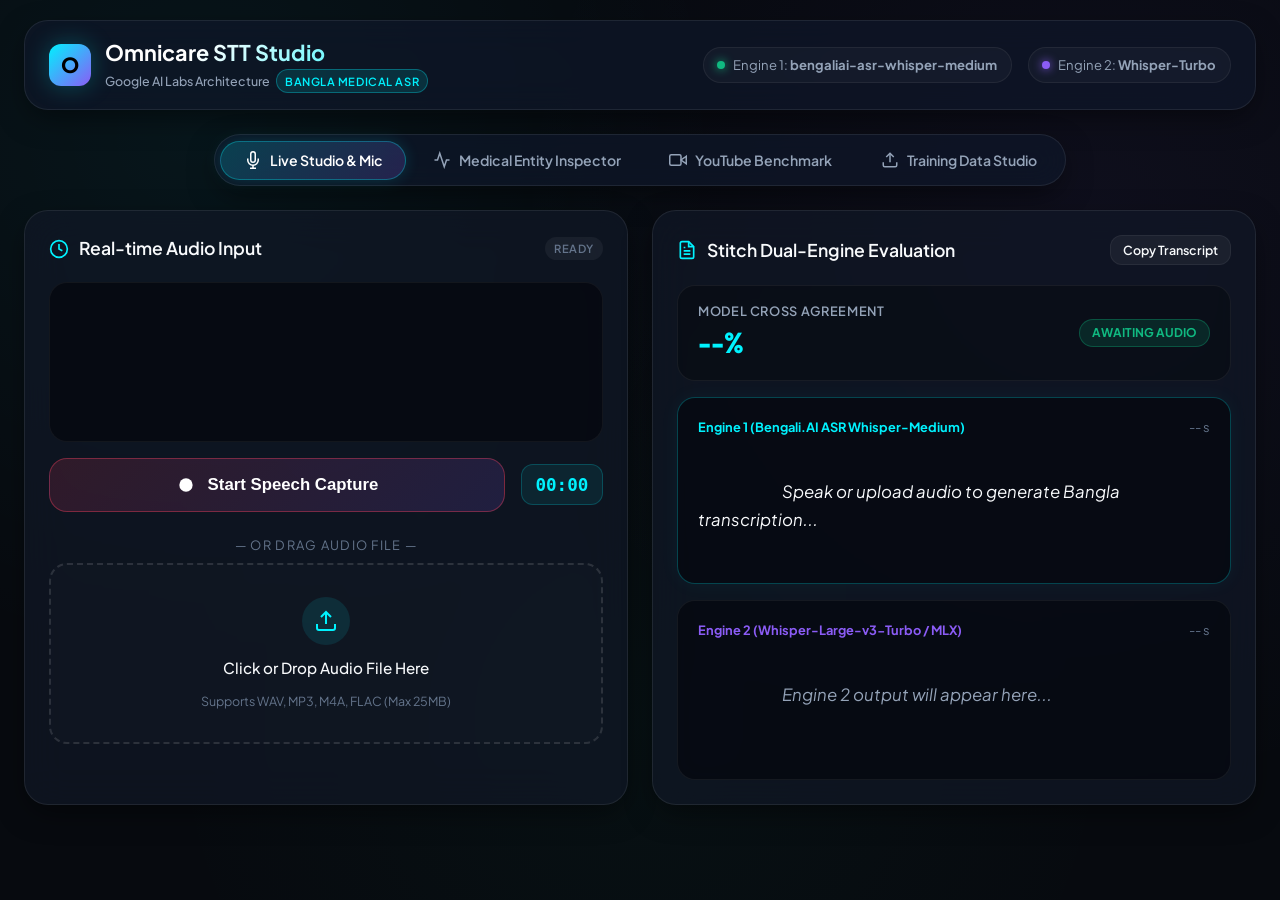
==== static/index.html @ d35cd14c "Initial commit: Omnicare Bangla STT Studio with Google AI Labs UI/UX" ====
<!DOCTYPE html>
<html lang="bn">
<head>
    <meta charset="UTF-8">
    <meta name="viewport" content="width=device-width, initial-scale=1.0">
    <title>Omnicare STT — Google AI Labs Studio</title>
    <link rel="stylesheet" href="/static/styles.css">
    <link rel="icon" href="data:image/svg+xml,<svg xmlns=%22http://www.w3.org/2000/svg%22 viewBox=%220 0 100 100%22><text y=%22.9em%22 font-size=%2290%22>🎙️</text></svg>">
</head>
<body>

<div class="app-container">

    <!-- Top Navigation Telemetry Bar (Opal Aesthetic) -->
    <header class="app-header">
        <div class="brand-section">
            <div class="brand-icon">O</div>
            <div>
                <div class="brand-title">Omnicare STT Studio</div>
                <div class="brand-subtitle">
                    Google AI Labs Architecture
                    <span class="badge-tag">Bangla Medical ASR</span>
                </div>
            </div>
        </div>

        <div class="telemetry-bar">
            <div class="telemetry-item">
                <div class="status-dot active"></div>
                <span>Engine 1: <strong>bengaliai-asr-whisper-medium</strong></span>
            </div>
            <div class="telemetry-item">
                <div class="status-dot active" style="background-color: var(--accent-purple); box-shadow: 0 0 10px var(--accent-purple);"></div>
                <span>Engine 2: <strong>Whisper-Turbo</strong></span>
            </div>
        </div>
    </header>

    <!-- Workspace Navigation Pills -->
    <nav class="nav-pills-container">
        <div class="nav-pills">
            <button class="nav-pill active" onclick="switchTab('studio')">
                <svg width="18" height="18" fill="none" stroke="currentColor" stroke-width="2" viewBox="0 0 24 24"><path d="M12 1a3 3 0 0 0-3 3v8a3 3 0 0 0 6 0V4a3 3 0 0 0-3-3z"/><path d="M19 10v2a7 7 0 0 1-14 0v-2"/><line x1="12" y1="19" x2="12" y2="23"/><line x1="8" y1="23" x2="16" y2="23"/></svg>
                Live Studio & Mic
            </button>
            <button class="nav-pill" onclick="switchTab('medical')">
                <svg width="18" height="18" fill="none" stroke="currentColor" stroke-width="2" viewBox="0 0 24 24"><path d="M22 12h-4l-3 9L9 3l-3 9H2"/></svg>
                Medical Entity Inspector
            </button>
            <button class="nav-pill" onclick="switchTab('benchmark')">
                <svg width="18" height="18" fill="none" stroke="currentColor" stroke-width="2" viewBox="0 0 24 24"><polygon points="23 7 16 12 23 17 23 7"/><rect x="1" y="5" width="15" height="14" rx="2" ry="2"/></svg>
                YouTube Benchmark
            </button>
            <button class="nav-pill" onclick="switchTab('dataset')">
                <svg width="18" height="18" fill="none" stroke="currentColor" stroke-width="2" viewBox="0 0 24 24"><path d="M21 15v4a2 2 0 0 1-2 2H5a2 2 0 0 1-2-2v-4"/><polyline points="17 8 12 3 7 8"/><line x1="12" y1="3" x2="12" y2="15"/></svg>
                Training Data Studio
            </button>
        </div>
    </nav>

    <!-- WORKSPACE 1: LIVE STUDIO -->
    <main id="tab-studio" class="workspace active">
        <div class="grid-2col">
            <!-- Left Card: Live Mic Visualizer & Audio File Drop -->
            <div class="glass-card">
                <div class="card-header">
                    <div class="card-title">
                        <svg width="20" height="20" fill="none" stroke="currentColor" stroke-width="2" viewBox="0 0 24 24"><circle cx="12" cy="12" r="10"/><polyline points="12 6 12 12 16 14"/></svg>
                        Real-time Audio Input
                    </div>
                    <span id="rec-status-tag" class="badge-tag" style="background: rgba(255,255,255,0.05); color: var(--text-muted); border-color: transparent;">READY</span>
                </div>

                <!-- Animated Audio Waveform Canvas -->
                <div class="visualizer-container">
                    <canvas id="audioCanvas"></canvas>
                </div>

                <!-- Microphone Controls -->
                <div class="mic-controls-bar">
                    <button id="record-btn" class="rec-btn-main" onclick="toggleRecording()">
                        <svg width="20" height="20" fill="currentColor" viewBox="0 0 24 24"><circle cx="12" cy="12" r="8"/></svg>
                        <span id="rec-btn-text">Start Speech Capture</span>
                    </button>
                    <div id="rec-timer" class="rec-timer">00:00</div>
                </div>

                <div style="margin: 1.5rem 0 0.5rem; text-align: center; color: var(--text-muted); font-size: 0.8rem; text-transform: uppercase; letter-spacing: 0.1em;">
                    — OR DRAG AUDIO FILE —
                </div>

                <!-- File Drag and Drop Zone -->
                <div class="dropzone" id="audio-dropzone" onclick="document.getElementById('file-input').click()">
                    <div class="dropzone-icon">
                        <svg width="24" height="24" fill="none" stroke="currentColor" stroke-width="2" viewBox="0 0 24 24"><path d="M21 15v4a2 2 0 0 1-2 2H5a2 2 0 0 1-2-2v-4"/><polyline points="17 8 12 3 7 8"/><line x1="12" y1="3" x2="12" y2="15"/></svg>
                    </div>
                    <div class="dropzone-text">Click or Drop Audio File Here</div>
                    <div class="dropzone-subtext">Supports WAV, MP3, M4A, FLAC (Max 25MB)</div>
                    <input type="file" id="file-input" accept="audio/*" style="display: none;" onchange="handleFileSelect(event)">
                </div>

                <div id="audio-preview-container" style="display: none; margin-top: 1rem;">
                    <audio id="audio-player" controls style="width: 100%; border-radius: var(--radius-md);"></audio>
                </div>
            </div>

            <!-- Right Card: Dual Engine Transcription & Agreement Telemetry -->
            <div class="glass-card">
                <div class="card-header">
                    <div class="card-title">
                        <svg width="20" height="20" fill="none" stroke="currentColor" stroke-width="2" viewBox="0 0 24 24"><path d="M14 2H6a2 2 0 0 0-2 2v16a2 2 0 0 0 2 2h12a2 2 0 0 0 2-2V8z"/><polyline points="14 2 14 8 20 8"/><line x1="16" y1="13" x2="8" y2="13"/><line x1="16" y1="17" x2="8" y2="17"/><polyline points="10 9 9 9 8 9"/></svg>
                        Stitch Dual-Engine Evaluation
                    </div>
                    <button class="btn-secondary" style="padding: 0.35rem 0.75rem; font-size: 0.78rem;" onclick="copyTranscript()">Copy Transcript</button>
                </div>

                <!-- Agreement Telemetry Meter -->
                <div class="agreement-meter-card">
                    <div class="meter-info">
                        <span class="meter-label">Model Cross Agreement</span>
                        <span class="meter-value" id="agreement-val">--%</span>
                    </div>
                    <div id="agreement-badge" class="meter-badge high">Awaiting Audio</div>
                </div>

                <div style="display: flex; flex-direction: column; gap: 1rem; margin-top: 1rem;">
                    <!-- Engine 1 Output -->
                    <div class="engine-output-box primary">
                        <div class="engine-tag">
                            <span class="engine-name">Engine 1 (Bengali.AI ASR Whisper-Medium)</span>
                            <span id="e1-time">-- s</span>
                        </div>
                        <div id="transcript-e1" class="transcript-text-area">
                            <em>Speak or upload audio to generate Bangla transcription...</em>
                        </div>
                    </div>

                    <!-- Engine 2 Output -->
                    <div class="engine-output-box">
                        <div class="engine-tag">
                            <span class="engine-name" style="color: var(--accent-purple);">Engine 2 (Whisper-Large-v3-Turbo / MLX)</span>
                            <span id="e2-time">-- s</span>
                        </div>
                        <div id="transcript-e2" class="transcript-text-area" style="color: var(--text-secondary);">
                            <em>Engine 2 output will appear here...</em>
                        </div>
                    </div>
                </div>
            </div>
        </div>
    </main>

    <!-- WORKSPACE 2: MEDICAL ENTITY INSPECTOR -->
    <main id="tab-medical" class="workspace">
        <div class="glass-card">
            <div class="card-header">
                <div class="card-title">
                    <svg width="20" height="20" fill="none" stroke="currentColor" stroke-width="2" viewBox="0 0 24 24"><path d="M22 12h-4l-3 9L9 3l-3 9H2"/></svg>
                    Medical Entity Classification & Bengali Unicode Normalization
                </div>
                <div style="display: flex; gap: 0.5rem;">
                    <span class="medical-tag symptom">Symptom</span>
                    <span class="medical-tag drug">Medication</span>
                    <span class="medical-tag dosage">Dosage</span>
                    <span class="medical-tag anatomy">Anatomy</span>
                </div>
            </div>

            <div class="grid-2col">
                <div class="engine-output-box primary">
                    <div class="engine-tag">
                        <span class="engine-name">Highlighted Clinical Transcript</span>
                    </div>
                    <div id="medical-highlight-box" class="transcript-text-area">
                        রোগীর <span class="medical-tag symptom">জ্বর</span> ও <span class="medical-tag symptom">মাথা ব্যথা</span> রয়েছে। তাঁকে <span class="medical-tag drug">প্যারাসিটামল</span> <span class="medical-tag dosage"> ৫০০ মিগ্রা</span> দিনে ২ বার খাওয়ার পরামর্শ দেয়া হলো।
                    </div>
                </div>

                <div class="engine-output-box">
                    <div class="engine-tag">
                        <span class="engine-name" style="color: var(--accent-emerald);">bnorm.py Unicode Normalized Comparison</span>
                    </div>
                    <div id="bnorm-compare-box" class="transcript-text-area" style="font-family: var(--font-mono); font-size: 0.95rem;">
                        [Original] রোগীর জ্বর ও মাথা ব্যথা রয়েছে...<br><br>
                        [Normalized] রোগীর জ্বর ও মাথাব্যথা রয়েছে...
                    </div>
                </div>
            </div>
        </div>
    </main>

    <!-- WORKSPACE 3: YOUTUBE BENCHMARK -->
    <main id="tab-benchmark" class="workspace">
        <div class="glass-card">
            <div class="card-header">
                <div class="card-title">
                    <svg width="20" height="20" fill="none" stroke="currentColor" stroke-width="2" viewBox="0 0 24 24"><polygon points="23 7 16 12 23 17 23 7"/><rect x="1" y="5" width="15" height="14" rx="2" ry="2"/></svg>
                    YouTube Speech Benchmark & WER Evaluation
                </div>
            </div>

            <div class="input-group">
                <input type="text" id="yt-url-input" class="form-input" placeholder="Paste YouTube video URL (e.g., https://www.youtube.com/watch?v=...)">
                <button class="btn-primary" onclick="runYouTubeBench()">
                    <svg width="18" height="18" fill="none" stroke="currentColor" stroke-width="2" viewBox="0 0 24 24"><polygon points="5 3 19 12 5 21 5 3"/></svg>
                    Run Speech Benchmark
                </button>
            </div>
        </div>

        <!-- History Table -->
        <div class="glass-card">
            <div class="card-header">
                <div class="card-title">Transcription Benchmark History</div>
                <button class="btn-secondary" onclick="loadBenchHistory()">Refresh History</button>
            </div>
            <div class="data-table-container">
                <table class="data-table">
                    <thead>
                        <tr>
                            <th>Video / Audio ID</th>
                            <th>Transcribed Text</th>
                            <th>Agreement</th>
                            <th>Duration</th>
                            <th>Actions</th>
                        </tr>
                    </thead>
                    <tbody id="history-table-body">
                        <tr>
                            <td colspan="5" style="text-align: center; color: var(--text-muted); padding: 2rem;">
                                Loading past benchmark entries...
                            </td>
                        </tr>
                    </tbody>
                </table>
            </div>
        </div>
    </main>

    <!-- WORKSPACE 4: DATASET CURATION STUDIO -->
    <main id="tab-dataset" class="workspace">
        <div class="glass-card">
            <div class="card-header">
                <div class="card-title">
                    <svg width="20" height="20" fill="none" stroke="currentColor" stroke-width="2" viewBox="0 0 24 24"><path d="M21 15v4a2 2 0 0 1-2 2H5a2 2 0 0 1-2-2v-4"/><polyline points="17 8 12 3 7 8"/><line x1="12" y1="3" x2="12" y2="15"/></svg>
                    Bangla Dataset Collection Studio (Kaggle Fine-Tuning Pipeline)
                </div>
                <a href="/training/export" target="_blank" class="btn-primary" style="text-decoration: none;">
                    Export Kaggle Manifest CSV
                </a>
            </div>

            <div class="input-group" style="margin-bottom: 1.5rem;">
                <input type="text" id="training-yt-url" class="form-input" placeholder="Enter YouTube URL for automatic caption chunking and speech dataset extraction...">
                <button class="btn-primary" onclick="chunkYouTubeForTraining()">
                    Chunk & Extract Pairs
                </button>
            </div>

            <div id="candidate-pairs-container" style="display: none; margin-bottom: 2rem;">
                <div class="card-header">
                    <div class="card-title" style="color: var(--accent-cyan);">
                        Extracted Candidate Speech Pairs (Review & Accept)
                    </div>
                    <span id="candidate-count-tag" class="badge-tag">0 PAIRS</span>
                </div>
                <div class="data-table-container" style="margin-bottom: 1.5rem;">
                    <table class="data-table">
                        <thead>
                            <tr>
                                <th>Chunk ID</th>
                                <th>Audio Clip</th>
                                <th>STT Text (Engine 1 vs Engine 2)</th>
                                <th>Verified Label (Editable)</th>
                                <th>Action</th>
                            </tr>
                        </thead>
                        <tbody id="candidate-table-body"></tbody>
                    </table>
                </div>
            </div>

            <!-- Manifest Data Table -->
            <div class="card-header" style="margin-top: 1rem;">
                <div class="card-title">Accepted Training Dataset Manifest</div>
            </div>
            <div class="data-table-container">
                <table class="data-table">
                    <thead>
                        <tr>
                            <th>Chunk ID</th>
                            <th>Audio Stream</th>
                            <th>Reference / Final Text</th>
                            <th>Actions</th>
                        </tr>
                    </thead>
                    <tbody id="manifest-table-body">
                        <tr>
                            <td colspan="4" style="text-align: center; color: var(--text-muted); padding: 2rem;">
                                Loading training dataset manifest...
                            </td>
                        </tr>
                    </tbody>
                </table>
            </div>
        </div>
    </main>

</div>

<script src="/static/app.js"></script>
</body>
</html>
---- static/styles.css ----
/* ==========================================================================
   Google AI Labs (Opal, Stitch, Pomeli) Design System & Aesthetics
   Omnicare STT — Bangla Speech-to-Text Studio
   ========================================================================== */

@import url('https://fonts.googleapis.com/css2?family=Outfit:wght@300;400;500;600;700&family=Plus+Jakarta+Sans:wght@400;500;600;700&display=swap');

:root {
  /* Color Palette — Deep Obsidian & Glowing Neons */
  --bg-primary: #070A0F;
  --bg-secondary: #0D121D;
  --bg-card: rgba(18, 26, 41, 0.65);
  --bg-card-hover: rgba(26, 37, 59, 0.8);
  --bg-glass: rgba(15, 23, 42, 0.7);
  --bg-glass-border: rgba(255, 255, 255, 0.08);

  --accent-cyan: #00F2FE;
  --accent-blue: #4FACFE;
  --accent-emerald: #10B981;
  --accent-emerald-glow: rgba(16, 185, 129, 0.35);
  --accent-purple: #8B5CF6;
  --accent-purple-glow: rgba(139, 92, 246, 0.35);
  --accent-rose: #F43F5E;
  --accent-rose-glow: rgba(244, 63, 94, 0.4);
  --accent-amber: #F59E0B;

  --text-primary: #F8FAFC;
  --text-secondary: #94A3B8;
  --text-muted: #64748B;

  --border-subtle: rgba(255, 255, 255, 0.06);
  --border-active: rgba(0, 242, 254, 0.3);

  --font-heading: 'Outfit', -apple-system, sans-serif;
  --font-body: 'Plus Jakarta Sans', -apple-system, sans-serif;
  --font-mono: 'JetBrains Mono', 'Fira Code', monospace;

  --radius-sm: 8px;
  --radius-md: 12px;
  --radius-lg: 18px;
  --radius-xl: 24px;
  --radius-full: 9999px;

  --shadow-glow-cyan: 0 0 25px rgba(0, 242, 254, 0.25);
  --shadow-glow-emerald: 0 0 25px rgba(16, 185, 129, 0.25);
  --shadow-glow-purple: 0 0 25px rgba(139, 92, 246, 0.25);
  --shadow-card: 0 10px 30px -5px rgba(0, 0, 0, 0.5);

  --transition-fast: 0.15s cubic-bezier(0.4, 0, 0.2, 1);
  --transition-normal: 0.25s cubic-bezier(0.4, 0, 0.2, 1);
}

/* --- Base & Reset --- */
* {
  box-sizing: border-box;
  margin: 0;
  padding: 0;
}

body {
  font-family: var(--font-body);
  background-color: var(--bg-primary);
  color: var(--text-primary);
  min-height: 100vh;
  overflow-x: hidden;
  line-height: 1.5;
  background-image: 
    radial-gradient(circle at 15% 15%, rgba(0, 242, 254, 0.05) 0%, transparent 40%),
    radial-gradient(circle at 85% 25%, rgba(139, 92, 246, 0.06) 0%, transparent 45%),
    radial-gradient(circle at 50% 80%, rgba(16, 185, 129, 0.04) 0%, transparent 50%);
  background-attachment: fixed;
}

/* --- Typography --- */
h1, h2, h3, h4, h5, h6 {
  font-family: var(--font-heading);
  font-weight: 600;
  letter-spacing: -0.02em;
}

/* --- Layout Structure --- */
.app-container {
  display: flex;
  flex-direction: column;
  min-height: 100vh;
  max-width: 1440px;
  margin: 0 auto;
  padding: 1.25rem 1.5rem;
  gap: 1.5rem;
}

/* --- Header & Telemetry Bar --- */
.app-header {
  display: flex;
  justify-content: space-between;
  align-items: center;
  padding: 1rem 1.5rem;
  background: var(--bg-glass);
  backdrop-filter: blur(16px);
  -webkit-backdrop-filter: blur(16px);
  border: 1px solid var(--bg-glass-border);
  border-radius: var(--radius-xl);
  box-shadow: var(--shadow-card);
}

.brand-section {
  display: flex;
  align-items: center;
  gap: 0.85rem;
}

.brand-icon {
  width: 42px;
  height: 42px;
  background: linear-gradient(135deg, var(--accent-cyan), var(--accent-purple));
  border-radius: var(--radius-md);
  display: flex;
  align-items: center;
  justify-content: center;
  color: #000;
  font-weight: 800;
  font-size: 1.3rem;
  box-shadow: var(--shadow-glow-cyan);
}

.brand-title {
  font-size: 1.35rem;
  font-weight: 700;
  background: linear-gradient(135deg, #FFF 30%, var(--accent-cyan));
  -webkit-background-clip: text;
  -webkit-text-fill-color: transparent;
}

.brand-subtitle {
  font-size: 0.78rem;
  color: var(--text-secondary);
  font-weight: 500;
  display: flex;
  align-items: center;
  gap: 0.4rem;
}

.badge-tag {
  background: rgba(0, 242, 254, 0.12);
  color: var(--accent-cyan);
  border: 1px solid rgba(0, 242, 254, 0.3);
  padding: 0.15rem 0.5rem;
  border-radius: var(--radius-full);
  font-size: 0.7rem;
  font-weight: 600;
  letter-spacing: 0.05em;
  text-transform: uppercase;
}

/* Top Telemetry Pills */
.telemetry-bar {
  display: flex;
  align-items: center;
  gap: 1rem;
}

.telemetry-item {
  display: flex;
  align-items: center;
  gap: 0.5rem;
  background: rgba(255, 255, 255, 0.03);
  border: 1px solid var(--border-subtle);
  padding: 0.45rem 0.85rem;
  border-radius: var(--radius-full);
  font-size: 0.82rem;
  color: var(--text-secondary);
}

.status-dot {
  width: 8px;
  height: 8px;
  border-radius: 50%;
  background-color: var(--accent-emerald);
  box-shadow: 0 0 10px var(--accent-emerald);
}

.status-dot.active {
  animation: pulse-dot 2s infinite;
}

@keyframes pulse-dot {
  0%, 100% { opacity: 1; transform: scale(1); }
  50% { opacity: 0.5; transform: scale(1.2); }
}

/* --- Workspace Navigation Tabs (Pill style) --- */
.nav-pills-container {
  display: flex;
  justify-content: center;
}

.nav-pills {
  display: flex;
  background: var(--bg-glass);
  backdrop-filter: blur(16px);
  border: 1px solid var(--bg-glass-border);
  padding: 0.35rem;
  border-radius: var(--radius-full);
  gap: 0.25rem;
  box-shadow: var(--shadow-card);
}

.nav-pill {
  padding: 0.6rem 1.4rem;
  border: none;
  background: transparent;
  color: var(--text-secondary);
  font-family: var(--font-body);
  font-weight: 600;
  font-size: 0.88rem;
  border-radius: var(--radius-full);
  cursor: pointer;
  transition: var(--transition-fast);
  display: flex;
  align-items: center;
  gap: 0.5rem;
}

.nav-pill:hover {
  color: var(--text-primary);
  background: rgba(255, 255, 255, 0.04);
}

.nav-pill.active {
  background: linear-gradient(135deg, rgba(0, 242, 254, 0.2), rgba(139, 92, 246, 0.2));
  border: 1px solid var(--border-active);
  color: #FFF;
  box-shadow: 0 0 15px rgba(0, 242, 254, 0.15);
}

/* --- Main Content Workspaces --- */
.workspace {
  display: none;
  flex-direction: column;
  gap: 1.5rem;
  animation: fadeIn 0.3s cubic-bezier(0.4, 0, 0.2, 1);
}

.workspace.active {
  display: flex;
}

@keyframes fadeIn {
  from { opacity: 0; transform: translateY(8px); }
  to { opacity: 1; transform: translateY(0); }
}

/* --- Opal Glass Cards & Grids --- */
.grid-2col {
  display: grid;
  grid-template-columns: 1fr 1fr;
  gap: 1.5rem;
}

.grid-3col {
  display: grid;
  grid-template-columns: repeat(3, 1fr);
  gap: 1.25rem;
}

.glass-card {
  background: var(--bg-card);
  backdrop-filter: blur(20px);
  -webkit-backdrop-filter: blur(20px);
  border: 1px solid var(--bg-glass-border);
  border-radius: var(--radius-xl);
  padding: 1.5rem;
  box-shadow: var(--shadow-card);
  transition: var(--transition-normal);
  position: relative;
  overflow: hidden;
}

.glass-card:hover {
  border-color: rgba(255, 255, 255, 0.12);
}

.card-header {
  display: flex;
  justify-content: space-between;
  align-items: center;
  margin-bottom: 1.25rem;
}

.card-title {
  font-size: 1.1rem;
  font-weight: 600;
  display: flex;
  align-items: center;
  gap: 0.6rem;
  color: var(--text-primary);
}

.card-title svg {
  color: var(--accent-cyan);
}

/* --- Audio Studio & Live Visualizer --- */
.visualizer-container {
  position: relative;
  width: 100%;
  height: 160px;
  background: rgba(5, 8, 15, 0.8);
  border-radius: var(--radius-lg);
  border: 1px solid rgba(255, 255, 255, 0.05);
  overflow: hidden;
  display: flex;
  align-items: center;
  justify-content: center;
}

canvas#audioCanvas {
  width: 100%;
  height: 100%;
  display: block;
}

.mic-controls-bar {
  display: flex;
  align-items: center;
  justify-content: space-between;
  gap: 1rem;
  margin-top: 1rem;
}

.rec-btn-main {
  flex: 1;
  padding: 1rem 1.5rem;
  font-size: 1.05rem;
  font-weight: 700;
  border-radius: var(--radius-lg);
  border: 1px solid rgba(244, 63, 94, 0.4);
  background: linear-gradient(135deg, rgba(244, 63, 94, 0.15), rgba(139, 92, 246, 0.15));
  color: #FFF;
  cursor: pointer;
  display: flex;
  align-items: center;
  justify-content: center;
  gap: 0.75rem;
  transition: var(--transition-normal);
}

.rec-btn-main:hover:not(:disabled) {
  background: linear-gradient(135deg, rgba(244, 63, 94, 0.3), rgba(139, 92, 246, 0.3));
  box-shadow: var(--shadow-glow-purple);
  transform: translateY(-1px);
}

.rec-btn-main.recording {
  background: linear-gradient(135deg, var(--accent-rose), #BE123C);
  border-color: var(--accent-rose);
  animation: pulse-recording 1.5s infinite;
  box-shadow: var(--shadow-glow-cyan);
}

@keyframes pulse-recording {
  0%, 100% { box-shadow: 0 0 0 0 rgba(244, 63, 94, 0.6); }
  50% { box-shadow: 0 0 0 16px rgba(244, 63, 94, 0); }
}

.rec-timer {
  font-family: var(--font-mono);
  font-size: 1.1rem;
  font-weight: 700;
  color: var(--accent-cyan);
  background: rgba(0, 242, 254, 0.08);
  padding: 0.4rem 0.85rem;
  border-radius: var(--radius-md);
  border: 1px solid rgba(0, 242, 254, 0.2);
}

/* --- Drag & Drop Audio Upload Box --- */
.dropzone {
  border: 2px dashed rgba(255, 255, 255, 0.12);
  border-radius: var(--radius-lg);
  padding: 2rem 1.5rem;
  text-align: center;
  background: rgba(255, 255, 255, 0.01);
  cursor: pointer;
  transition: var(--transition-normal);
  display: flex;
  flex-direction: column;
  align-items: center;
  gap: 0.75rem;
}

.dropzone:hover, .dropzone.dragover {
  border-color: var(--accent-cyan);
  background: rgba(0, 242, 254, 0.04);
  box-shadow: var(--shadow-glow-cyan);
}

.dropzone-icon {
  width: 48px;
  height: 48px;
  border-radius: 50%;
  background: rgba(0, 242, 254, 0.1);
  color: var(--accent-cyan);
  display: flex;
  align-items: center;
  justify-content: center;
}

.dropzone-text {
  font-size: 0.95rem;
  color: var(--text-primary);
  font-weight: 500;
}

.dropzone-subtext {
  font-size: 0.78rem;
  color: var(--text-muted);
}

/* --- Stitch Model Agreement Meter --- */
.agreement-meter-card {
  display: flex;
  align-items: center;
  justify-content: space-between;
  background: rgba(0, 0, 0, 0.3);
  border: 1px solid var(--border-subtle);
  border-radius: var(--radius-lg);
  padding: 1rem 1.25rem;
}

.meter-info {
  display: flex;
  flex-direction: column;
}

.meter-label {
  font-size: 0.8rem;
  color: var(--text-secondary);
  text-transform: uppercase;
  letter-spacing: 0.05em;
  font-weight: 600;
}

.meter-value {
  font-size: 1.8rem;
  font-weight: 700;
  font-family: var(--font-heading);
  color: var(--accent-cyan);
}

.meter-badge {
  padding: 0.25rem 0.75rem;
  border-radius: var(--radius-full);
  font-size: 0.75rem;
  font-weight: 700;
  text-transform: uppercase;
}

.meter-badge.high { background: rgba(16, 185, 129, 0.15); color: var(--accent-emerald); border: 1px solid rgba(16, 185, 129, 0.3); }
.meter-badge.medium { background: rgba(245, 158, 11, 0.15); color: var(--accent-amber); border: 1px solid rgba(245, 158, 11, 0.3); }
.meter-badge.low { background: rgba(244, 63, 94, 0.15); color: var(--accent-rose); border: 1px solid rgba(244, 63, 94, 0.3); }

/* --- Dual Engine Outputs Grid --- */
.engine-output-box {
  background: rgba(5, 8, 15, 0.7);
  border: 1px solid var(--border-subtle);
  border-radius: var(--radius-lg);
  padding: 1.25rem;
  display: flex;
  flex-direction: column;
  gap: 0.75rem;
  min-height: 180px;
}

.engine-output-box.primary {
  border-color: rgba(0, 242, 254, 0.25);
  box-shadow: 0 0 20px rgba(0, 242, 254, 0.05);
}

.engine-tag {
  display: flex;
  justify-content: space-between;
  align-items: center;
  font-size: 0.8rem;
  color: var(--text-muted);
}

.engine-name {
  font-weight: 700;
  color: var(--accent-cyan);
}

.transcript-text-area {
  font-size: 1.05rem;
  line-height: 1.7;
  color: var(--text-primary);
  white-space: pre-wrap;
  word-break: break-word;
  min-height: 100px;
}

/* --- Medical Entity Highlights --- */
.medical-tag {
  display: inline-block;
  padding: 0.15rem 0.5rem;
  border-radius: var(--radius-sm);
  font-weight: 600;
  font-size: 0.95em;
  margin: 0 0.15rem;
}

.medical-tag.symptom {
  background: rgba(244, 63, 94, 0.2);
  color: #FF758F;
  border: 1px solid rgba(244, 63, 94, 0.4);
}

.medical-tag.drug {
  background: rgba(16, 185, 129, 0.2);
  color: #34D399;
  border: 1px solid rgba(16, 185, 129, 0.4);
}

.medical-tag.anatomy {
  background: rgba(0, 242, 254, 0.2);
  color: #38BDF8;
  border: 1px solid rgba(0, 242, 254, 0.4);
}

.medical-tag.dosage {
  background: rgba(245, 158, 11, 0.2);
  color: #FBBF24;
  border: 1px solid rgba(245, 158, 11, 0.4);
}

/* --- Form Controls & Buttons --- */
.input-group {
  display: flex;
  gap: 0.75rem;
  width: 100%;
}

.form-input {
  flex: 1;
  background: rgba(5, 8, 15, 0.8);
  border: 1px solid var(--border-subtle);
  border-radius: var(--radius-md);
  padding: 0.75rem 1rem;
  color: var(--text-primary);
  font-family: var(--font-body);
  font-size: 0.92rem;
  outline: none;
  transition: var(--transition-fast);
}

.form-input:focus {
  border-color: var(--accent-cyan);
  box-shadow: 0 0 15px rgba(0, 242, 254, 0.15);
}

.btn-primary {
  background: linear-gradient(135deg, var(--accent-cyan), var(--accent-blue));
  color: #000;
  font-weight: 700;
  font-family: var(--font-body);
  border: none;
  padding: 0.75rem 1.4rem;
  border-radius: var(--radius-md);
  cursor: pointer;
  transition: var(--transition-fast);
  display: flex;
  align-items: center;
  gap: 0.5rem;
}

.btn-primary:hover {
  box-shadow: var(--shadow-glow-cyan);
  transform: translateY(-1px);
}

.btn-secondary {
  background: rgba(255, 255, 255, 0.05);
  color: var(--text-primary);
  border: 1px solid var(--border-subtle);
  font-weight: 600;
  font-family: var(--font-body);
  padding: 0.6rem 1.1rem;
  border-radius: var(--radius-md);
  cursor: pointer;
  transition: var(--transition-fast);
  display: flex;
  align-items: center;
  gap: 0.5rem;
}

.btn-secondary:hover {
  background: rgba(255, 255, 255, 0.1);
  border-color: rgba(255, 255, 255, 0.2);
}

/* --- Tables & History Lists --- */
.data-table-container {
  width: 100%;
  overflow-x: auto;
  border-radius: var(--radius-lg);
  border: 1px solid var(--border-subtle);
}

table.data-table {
  width: 100%;
  border-collapse: collapse;
  text-align: left;
  font-size: 0.88rem;
}

table.data-table th {
  background: rgba(15, 23, 42, 0.9);
  padding: 0.85rem 1rem;
  color: var(--text-secondary);
  font-weight: 600;
  border-bottom: 1px solid var(--border-subtle);
}

table.data-table td {
  padding: 0.85rem 1rem;
  border-bottom: 1px solid var(--border-subtle);
  color: var(--text-primary);
}

table.data-table tr:hover {
  background: rgba(255, 255, 255, 0.02);
}

/* --- Responsive Adjustments --- */
@media (max-width: 900px) {
  .grid-2col, .grid-3col {
    grid-template-columns: 1fr;
  }
  .app-header {
    flex-direction: column;
    gap: 1rem;
    align-items: flex-start;
  }
  .telemetry-bar {
    width: 100%;
    justify-content: space-between;
  }
}
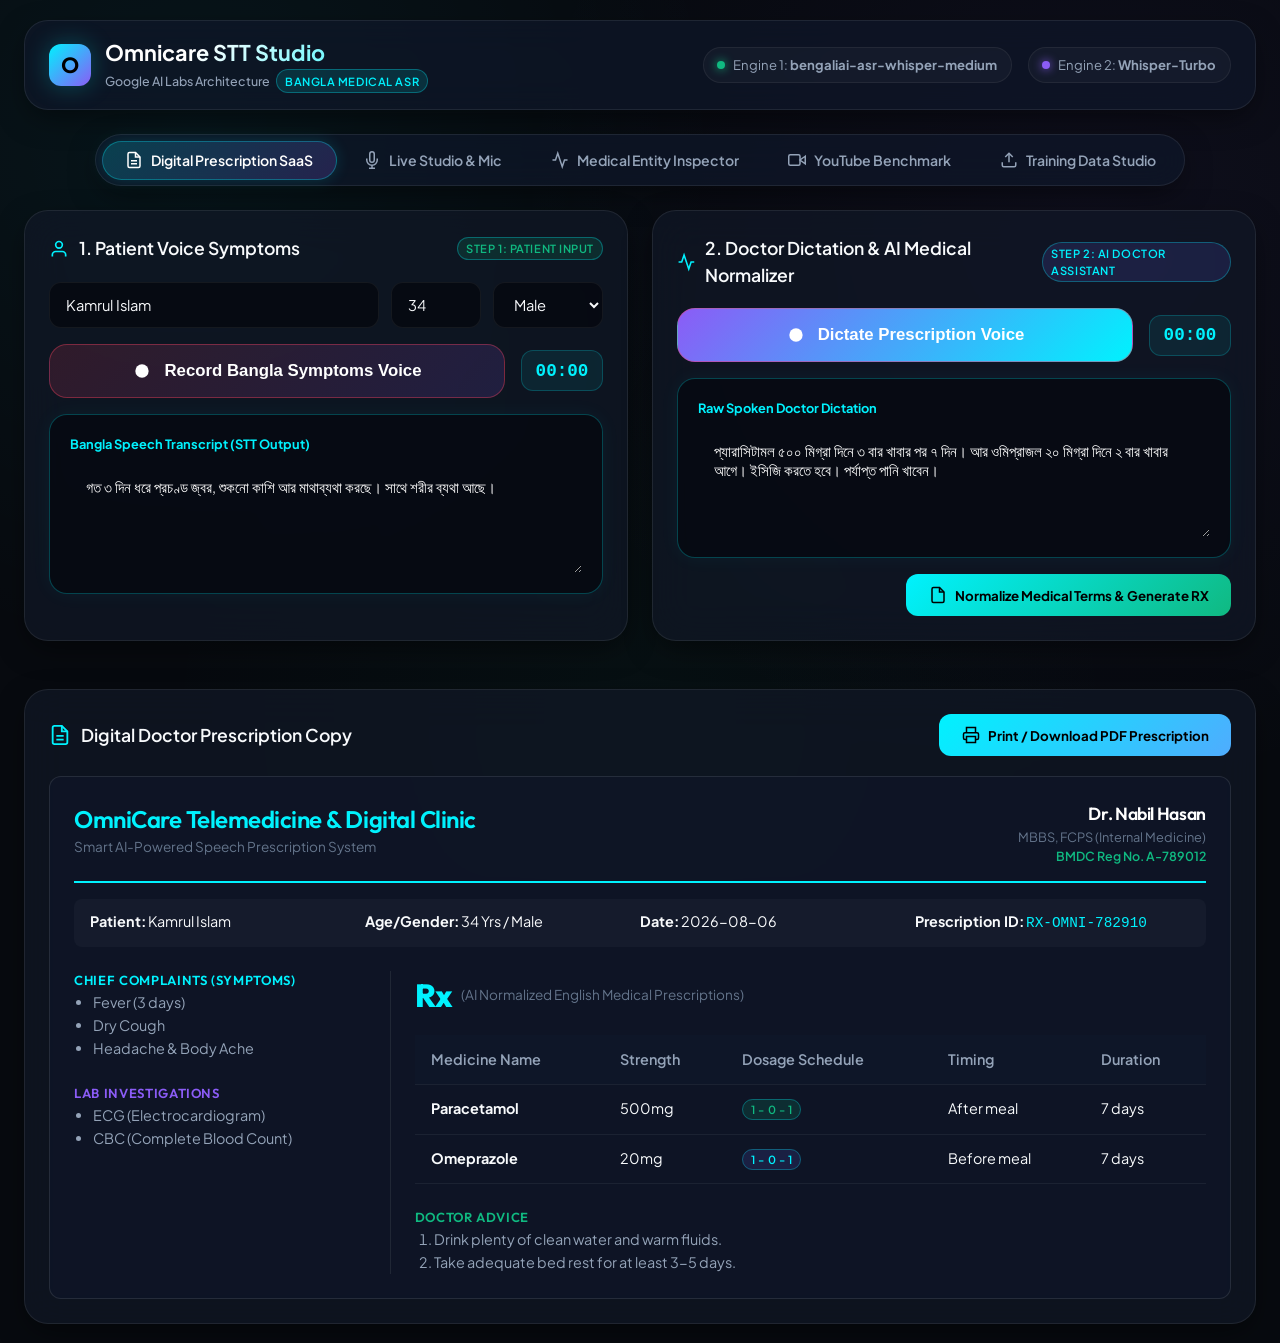
==== commit 43290da2: "Build Digital Doctor Prescription SaaS with mixed Bangla-English medical term normalizer and Qwen LL" ====
--- a/static/index.html
+++ b/static/index.html
@@ -39,7 +39,11 @@
     <!-- Workspace Navigation Pills -->
     <nav class="nav-pills-container">
         <div class="nav-pills">
-            <button class="nav-pill active" onclick="switchTab('studio')">
+            <button class="nav-pill active" onclick="switchTab('prescription')">
+                <svg width="18" height="18" fill="none" stroke="currentColor" stroke-width="2" viewBox="0 0 24 24"><path d="M14 2H6a2 2 0 0 0-2 2v16a2 2 0 0 0 2 2h12a2 2 0 0 0 2-2V8z"/><polyline points="14 2 14 8 20 8"/><line x1="16" y1="13" x2="8" y2="13"/><line x1="16" y1="17" x2="8" y2="17"/></svg>
+                Digital Prescription SaaS
+            </button>
+            <button class="nav-pill" onclick="switchTab('studio')">
                 <svg width="18" height="18" fill="none" stroke="currentColor" stroke-width="2" viewBox="0 0 24 24"><path d="M12 1a3 3 0 0 0-3 3v8a3 3 0 0 0 6 0V4a3 3 0 0 0-3-3z"/><path d="M19 10v2a7 7 0 0 1-14 0v-2"/><line x1="12" y1="19" x2="12" y2="23"/><line x1="8" y1="23" x2="16" y2="23"/></svg>
                 Live Studio & Mic
             </button>
@@ -58,8 +62,178 @@
         </div>
     </nav>
 
+    <!-- WORKSPACE 0: DIGITAL DOCTOR PRESCRIPTION SAAS -->
+    <main id="tab-prescription" class="workspace active">
+        <div class="grid-2col">
+            <!-- Patient Voice Message & Symptoms -->
+            <div class="glass-card">
+                <div class="card-header">
+                    <div class="card-title">
+                        <svg width="20" height="20" fill="none" stroke="currentColor" stroke-width="2" viewBox="0 0 24 24"><path d="M20 21v-2a4 4 0 0 0-4-4H8a4 4 0 0 0-4 4v2"/><circle cx="12" cy="7" r="4"/></svg>
+                        1. Patient Voice Symptoms
+                    </div>
+                    <span class="badge-tag" style="background: rgba(16, 185, 129, 0.15); color: var(--accent-emerald);">Step 1: Patient Input</span>
+                </div>
+
+                <div class="input-group" style="margin-bottom: 1rem;">
+                    <input type="text" id="patient-name" class="form-input" placeholder="Patient Name" value="Kamrul Islam">
+                    <input type="text" id="patient-age" class="form-input" placeholder="Age" value="34" style="max-width: 90px;">
+                    <select id="patient-gender" class="form-input" style="max-width: 110px;">
+                        <option value="Male">Male</option>
+                        <option value="Female">Female</option>
+                    </select>
+                </div>
+
+                <div class="mic-controls-bar">
+                    <button id="patient-rec-btn" class="rec-btn-main" onclick="recordPatientVoice()">
+                        <svg width="20" height="20" fill="currentColor" viewBox="0 0 24 24"><circle cx="12" cy="12" r="8"/></svg>
+                        <span id="patient-rec-text">Record Bangla Symptoms Voice</span>
+                    </button>
+                    <div id="patient-rec-timer" class="rec-timer">00:00</div>
+                </div>
+
+                <div class="engine-output-box primary" style="margin-top: 1rem;">
+                    <div class="engine-tag">
+                        <span class="engine-name">Bangla Speech Transcript (STT Output)</span>
+                    </div>
+                    <textarea id="patient-speech-text" class="form-input" style="width: 100%; min-height: 80px; font-family: inherit; background: transparent; border: none; color: white;" placeholder="Spoken symptoms transcript will appear here (or type manually)...">গত ৩ দিন ধরে প্রচণ্ড জ্বর, শুকনো কাশি আর মাথাব্যথা করছে। সাথে শরীর ব্যথা আছে।</textarea>
+                </div>
+            </div>
+
+            <!-- Doctor Voice Dictation & Mixed Term Normalizer -->
+            <div class="glass-card">
+                <div class="card-header">
+                    <div class="card-title">
+                        <svg width="20" height="20" fill="none" stroke="currentColor" stroke-width="2" viewBox="0 0 24 24"><path d="M22 12h-4l-3 9L9 3l-3 9H2"/></svg>
+                        2. Doctor Dictation & AI Medical Normalizer
+                    </div>
+                    <span class="badge-tag" style="background: rgba(99, 102, 241, 0.15); color: var(--accent-cyan);">Step 2: AI Doctor Assistant</span>
+                </div>
+
+                <div class="mic-controls-bar" style="margin-bottom: 1rem;">
+                    <button id="doc-rec-btn" class="rec-btn-main" style="background: linear-gradient(135deg, var(--accent-purple), var(--accent-cyan));" onclick="recordDoctorVoice()">
+                        <svg width="20" height="20" fill="currentColor" viewBox="0 0 24 24"><circle cx="12" cy="12" r="8"/></svg>
+                        <span id="doc-rec-text">Dictate Prescription Voice</span>
+                    </button>
+                    <div id="doc-rec-timer" class="rec-timer">00:00</div>
+                </div>
+
+                <div class="engine-output-box primary">
+                    <div class="engine-tag">
+                        <span class="engine-name">Raw Spoken Doctor Dictation</span>
+                    </div>
+                    <textarea id="doctor-speech-text" class="form-input" style="width: 100%; min-height: 80px; font-family: inherit; background: transparent; border: none; color: white;" placeholder="Doctor spoken dictation will appear here...">প্যারাসিটামল ৫০০ মিগ্রা দিনে ৩ বার খাবার পর ৭ দিন। আর ওমিপ্রাজল ২০ মিগ্রা দিনে ২ বার খাবার আগে। ইসিজি করতে হবে। পর্যাপ্ত পানি খাবেন।</textarea>
+                </div>
+
+                <div style="margin-top: 1rem; display: flex; gap: 0.5rem; justify-content: flex-end;">
+                    <button class="btn-primary" style="background: linear-gradient(135deg, var(--accent-cyan), var(--accent-emerald));" onclick="generatePrescriptionSaaS()">
+                        <svg width="18" height="18" fill="none" stroke="currentColor" stroke-width="2" viewBox="0 0 24 24"><path d="M14 2H6a2 2 0 0 0-2 2v16a2 2 0 0 0 2 2h12a2 2 0 0 0 2-2V8z"/><polyline points="14 2 14 8 20 8"/></svg>
+                        Normalize Medical Terms & Generate RX
+                    </button>
+                </div>
+            </div>
+        </div>
+
+        <!-- Digital Prescription Card Output -->
+        <div class="glass-card" style="margin-top: 1.5rem;" id="prescription-printable-area">
+            <div class="card-header">
+                <div class="card-title">
+                    <svg width="22" height="22" fill="none" stroke="currentColor" stroke-width="2" viewBox="0 0 24 24"><path d="M14 2H6a2 2 0 0 0-2 2v16a2 2 0 0 0 2 2h12a2 2 0 0 0 2-2V8z"/><polyline points="14 2 14 8 20 8"/><line x1="16" y1="13" x2="8" y2="13"/><line x1="16" y1="17" x2="8" y2="17"/></svg>
+                    Digital Doctor Prescription Copy
+                </div>
+                <button class="btn-primary" onclick="window.print()">
+                    <svg width="18" height="18" fill="none" stroke="currentColor" stroke-width="2" viewBox="0 0 24 24"><polyline points="6 9 6 2 18 2 18 9"/><path d="M6 18H4a2 2 0 0 1-2-2v-5a2 2 0 0 1 2-2h16a2 2 0 0 1 2 2v5a2 2 0 0 1-2 2h-2"/><rect x="6" y="14" width="12" height="8"/></svg>
+                    Print / Download PDF Prescription
+                </button>
+            </div>
+
+            <!-- Letterhead -->
+            <div style="border: 1px solid rgba(255,255,255,0.1); border-radius: var(--radius-md); padding: 1.5rem; background: rgba(15, 23, 42, 0.6);">
+                <div style="display: flex; justify-content: space-between; border-bottom: 2px solid var(--accent-cyan); padding-bottom: 1rem; margin-bottom: 1rem;">
+                    <div>
+                        <h2 style="font-family: var(--font-heading); color: var(--accent-cyan); margin: 0; font-size: 1.5rem;">OmniCare Telemedicine & Digital Clinic</h2>
+                        <div style="color: var(--text-muted); font-size: 0.85rem;">Smart AI-Powered Speech Prescription System</div>
+                    </div>
+                    <div style="text-align: right;">
+                        <h3 id="rx-doc-name" style="margin: 0; color: white; font-size: 1.1rem;">Dr. Nabil Hasan</h3>
+                        <div id="rx-doc-title" style="color: var(--text-muted); font-size: 0.8rem;">MBBS, FCPS (Internal Medicine)</div>
+                        <div style="color: var(--accent-emerald); font-size: 0.78rem; font-weight: 600;">BMDC Reg No. A-789012</div>
+                    </div>
+                </div>
+
+                <!-- Patient Metadata Bar -->
+                <div style="display: grid; grid-template-columns: repeat(4, 1fr); background: rgba(255,255,255,0.03); padding: 0.75rem 1rem; border-radius: var(--radius-sm); margin-bottom: 1.5rem; font-size: 0.9rem;">
+                    <div><strong>Patient:</strong> <span id="rx-patient-name">Kamrul Islam</span></div>
+                    <div><strong>Age/Gender:</strong> <span id="rx-patient-age-gender">34 Yrs / Male</span></div>
+                    <div><strong>Date:</strong> <span id="rx-date">2026-08-06</span></div>
+                    <div><strong>Prescription ID:</strong> <span id="rx-id" style="color: var(--accent-cyan); font-family: var(--font-mono);">RX-OMNI-782910</span></div>
+                </div>
+
+                <div class="grid-2col" style="grid-template-columns: 1fr 2.5fr;">
+                    <!-- Left: Complaints & Investigations -->
+                    <div style="border-right: 1px solid rgba(255,255,255,0.08); padding-right: 1rem;">
+                        <h4 style="color: var(--accent-cyan); margin-top: 0; text-transform: uppercase; font-size: 0.82rem; letter-spacing: 0.05em;">Chief Complaints (Symptoms)</h4>
+                        <ul id="rx-complaints-list" style="padding-left: 1.2rem; color: var(--text-secondary); font-size: 0.9rem; line-height: 1.6;">
+                            <li>Fever (3 days)</li>
+                            <li>Dry Cough</li>
+                            <li>Headache & Body Ache</li>
+                        </ul>
+
+                        <h4 style="color: var(--accent-purple); margin-top: 1.5rem; text-transform: uppercase; font-size: 0.82rem; letter-spacing: 0.05em;">Lab Investigations</h4>
+                        <ul id="rx-tests-list" style="padding-left: 1.2rem; color: var(--text-secondary); font-size: 0.9rem; line-height: 1.6;">
+                            <li>ECG (Electrocardiogram)</li>
+                            <li>CBC (Complete Blood Count)</li>
+                        </ul>
+                    </div>
+
+                    <!-- Right: RX Medicine Table -->
+                    <div>
+                        <div style="display: flex; align-items: center; gap: 0.5rem; margin-bottom: 1rem;">
+                            <span style="font-family: var(--font-heading); font-size: 2rem; font-weight: 800; color: var(--accent-cyan);">Rx</span>
+                            <span style="color: var(--text-muted); font-size: 0.85rem;">(AI Normalized English Medical Prescriptions)</span>
+                        </div>
+
+                        <table class="data-table" style="width: 100%; font-size: 0.9rem;">
+                            <thead>
+                                <tr>
+                                    <th>Medicine Name</th>
+                                    <th>Strength</th>
+                                    <th>Dosage Schedule</th>
+                                    <th>Timing</th>
+                                    <th>Duration</th>
+                                </tr>
+                            </thead>
+                            <tbody id="rx-medicines-body">
+                                <tr>
+                                    <td><strong>Paracetamol</strong></td>
+                                    <td>500mg</td>
+                                    <td><span class="badge-tag" style="background: rgba(16, 185, 129, 0.15); color: var(--accent-emerald);">1 - 0 - 1</span></td>
+                                    <td>After meal</td>
+                                    <td>7 days</td>
+                                </tr>
+                                <tr>
+                                    <td><strong>Omeprazole</strong></td>
+                                    <td>20mg</td>
+                                    <td><span class="badge-tag" style="background: rgba(99, 102, 241, 0.15); color: var(--accent-cyan);">1 - 0 - 1</span></td>
+                                    <td>Before meal</td>
+                                    <td>7 days</td>
+                                </tr>
+                            </tbody>
+                        </table>
+
+                        <h4 style="color: var(--accent-emerald); margin-top: 1.5rem; text-transform: uppercase; font-size: 0.82rem; letter-spacing: 0.05em;">Doctor Advice</h4>
+                        <ol id="rx-advice-list" style="padding-left: 1.2rem; color: var(--text-secondary); font-size: 0.9rem; line-height: 1.6;">
+                            <li>Drink plenty of clean water and warm fluids.</li>
+                            <li>Take adequate bed rest for at least 3-5 days.</li>
+                        </ol>
+                    </div>
+                </div>
+            </div>
+        </div>
+    </main>
+
     <!-- WORKSPACE 1: LIVE STUDIO -->
-    <main id="tab-studio" class="workspace active">
+    <main id="tab-studio" class="workspace">
         <div class="grid-2col">
             <!-- Left Card: Live Mic Visualizer & Audio File Drop -->
             <div class="glass-card">
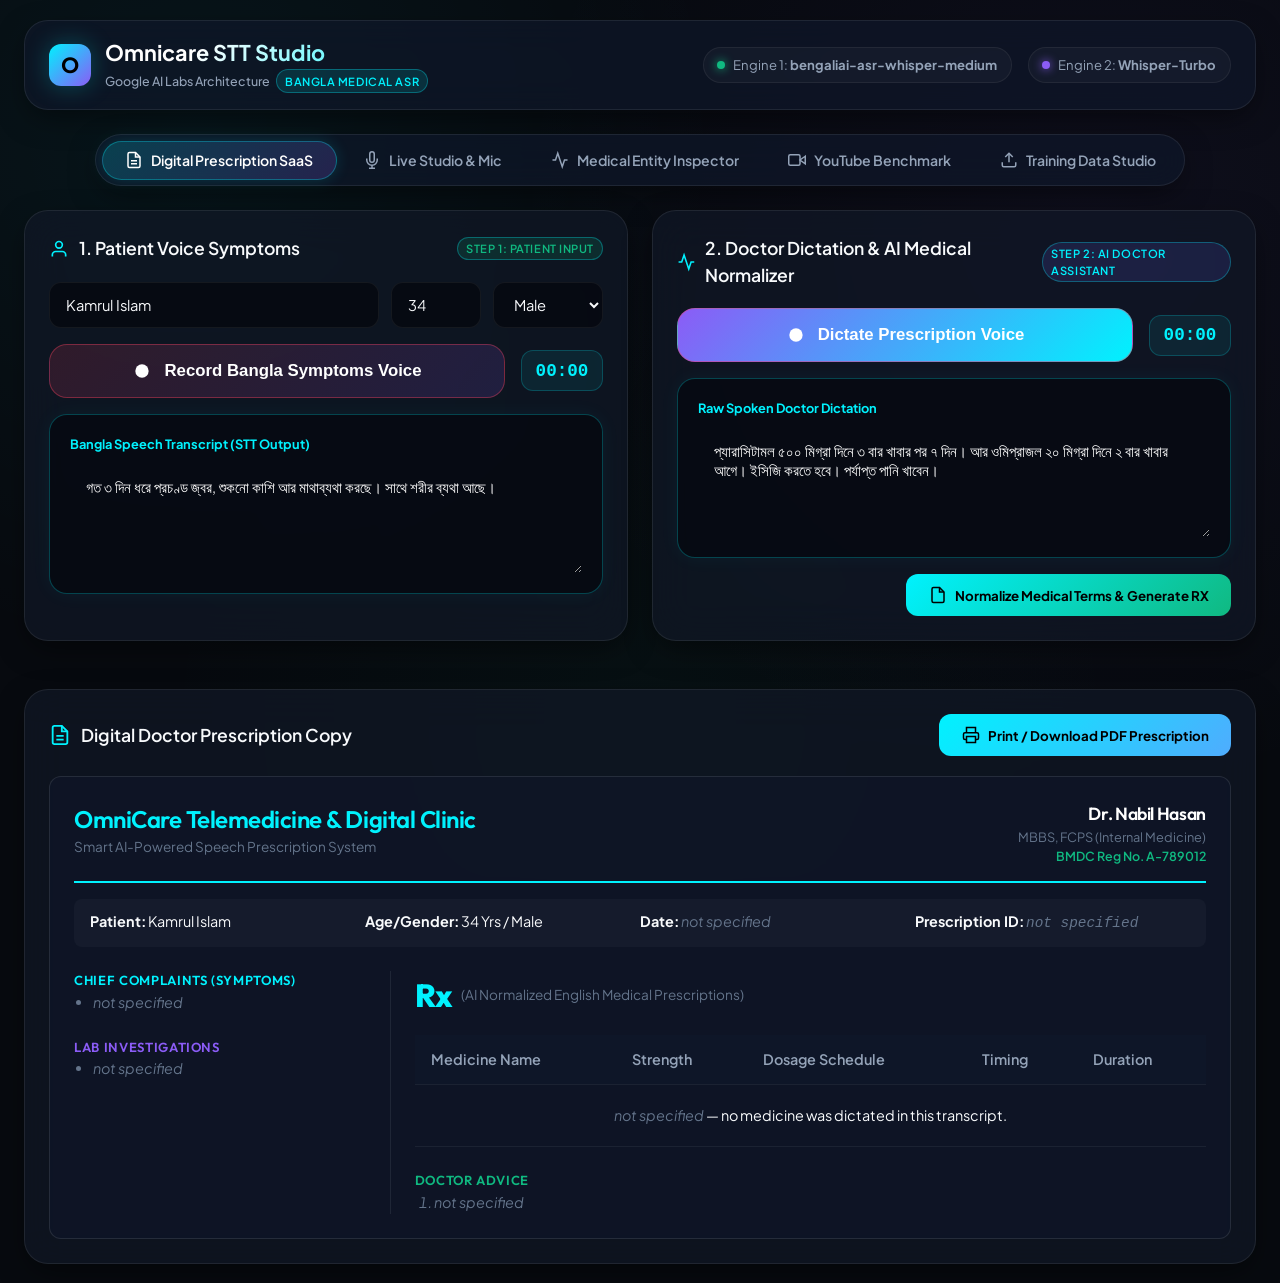
==== commit d6d0e20c: "Stop fabricating prescription data; abstain instead normalize_medical_text() filled in clinical valu" ====
--- a/static/index.html
+++ b/static/index.html
@@ -165,24 +165,25 @@
                 <div style="display: grid; grid-template-columns: repeat(4, 1fr); background: rgba(255,255,255,0.03); padding: 0.75rem 1rem; border-radius: var(--radius-sm); margin-bottom: 1.5rem; font-size: 0.9rem;">
                     <div><strong>Patient:</strong> <span id="rx-patient-name">Kamrul Islam</span></div>
                     <div><strong>Age/Gender:</strong> <span id="rx-patient-age-gender">34 Yrs / Male</span></div>
-                    <div><strong>Date:</strong> <span id="rx-date">2026-08-06</span></div>
-                    <div><strong>Prescription ID:</strong> <span id="rx-id" style="color: var(--accent-cyan); font-family: var(--font-mono);">RX-OMNI-782910</span></div>
+                    <div><strong>Date:</strong> <span id="rx-date" class="not-specified">not specified</span></div>
+                    <div><strong>Prescription ID:</strong> <span id="rx-id" class="not-specified" style="font-family: var(--font-mono);">not specified</span></div>
                 </div>
 
                 <div class="grid-2col" style="grid-template-columns: 1fr 2.5fr;">
                     <!-- Left: Complaints & Investigations -->
                     <div style="border-right: 1px solid rgba(255,255,255,0.08); padding-right: 1rem;">
                         <h4 style="color: var(--accent-cyan); margin-top: 0; text-transform: uppercase; font-size: 0.82rem; letter-spacing: 0.05em;">Chief Complaints (Symptoms)</h4>
+                        <!-- Placeholder only. Filled from the transcript by
+                             generatePrescriptionSaaS(); never seeded with
+                             sample clinical data that could be mistaken for a
+                             reading of this patient's speech. -->
                         <ul id="rx-complaints-list" style="padding-left: 1.2rem; color: var(--text-secondary); font-size: 0.9rem; line-height: 1.6;">
-                            <li>Fever (3 days)</li>
-                            <li>Dry Cough</li>
-                            <li>Headache & Body Ache</li>
+                            <li class="not-specified">not specified</li>
                         </ul>
 
                         <h4 style="color: var(--accent-purple); margin-top: 1.5rem; text-transform: uppercase; font-size: 0.82rem; letter-spacing: 0.05em;">Lab Investigations</h4>
                         <ul id="rx-tests-list" style="padding-left: 1.2rem; color: var(--text-secondary); font-size: 0.9rem; line-height: 1.6;">
-                            <li>ECG (Electrocardiogram)</li>
-                            <li>CBC (Complete Blood Count)</li>
+                            <li class="not-specified">not specified</li>
                         </ul>
                     </div>
 
@@ -203,28 +204,23 @@
                                     <th>Duration</th>
                                 </tr>
                             </thead>
+                            <!-- Intentionally empty of drugs. Shipping sample
+                                 rows here put a real-looking Paracetamol /
+                                 Omeprazole order on screen before anyone had
+                                 spoken — exactly the confident-wrong-value
+                                 failure PLAN.md rules out. -->
                             <tbody id="rx-medicines-body">
                                 <tr>
-                                    <td><strong>Paracetamol</strong></td>
-                                    <td>500mg</td>
-                                    <td><span class="badge-tag" style="background: rgba(16, 185, 129, 0.15); color: var(--accent-emerald);">1 - 0 - 1</span></td>
-                                    <td>After meal</td>
-                                    <td>7 days</td>
-                                </tr>
-                                <tr>
-                                    <td><strong>Omeprazole</strong></td>
-                                    <td>20mg</td>
-                                    <td><span class="badge-tag" style="background: rgba(99, 102, 241, 0.15); color: var(--accent-cyan);">1 - 0 - 1</span></td>
-                                    <td>Before meal</td>
-                                    <td>7 days</td>
+                                    <td colspan="5" style="text-align: center; padding: 1.25rem;">
+                                        <span class="not-specified">not specified</span> — no medicine was dictated in this transcript.
+                                    </td>
                                 </tr>
                             </tbody>
                         </table>
 
                         <h4 style="color: var(--accent-emerald); margin-top: 1.5rem; text-transform: uppercase; font-size: 0.82rem; letter-spacing: 0.05em;">Doctor Advice</h4>
                         <ol id="rx-advice-list" style="padding-left: 1.2rem; color: var(--text-secondary); font-size: 0.9rem; line-height: 1.6;">
-                            <li>Drink plenty of clean water and warm fluids.</li>
-                            <li>Take adequate bed rest for at least 3-5 days.</li>
+                            <li class="not-specified">not specified</li>
                         </ol>
                     </div>
                 </div>
--- a/static/styles.css
+++ b/static/styles.css
@@ -150,6 +150,17 @@
   font-weight: 600;
   letter-spacing: 0.05em;
   text-transform: uppercase;
+}
+
+/* Absent clinical data. Deliberately quiet and italic so it reads as a gap in
+   the transcript rather than as something the doctor dictated — a field we
+   could not hear must never look like one we could. */
+.not-specified {
+  color: var(--text-muted);
+  font-style: italic;
+  font-weight: 400;
+  text-transform: none;
+  letter-spacing: normal;
 }
 
 /* Top Telemetry Pills */
